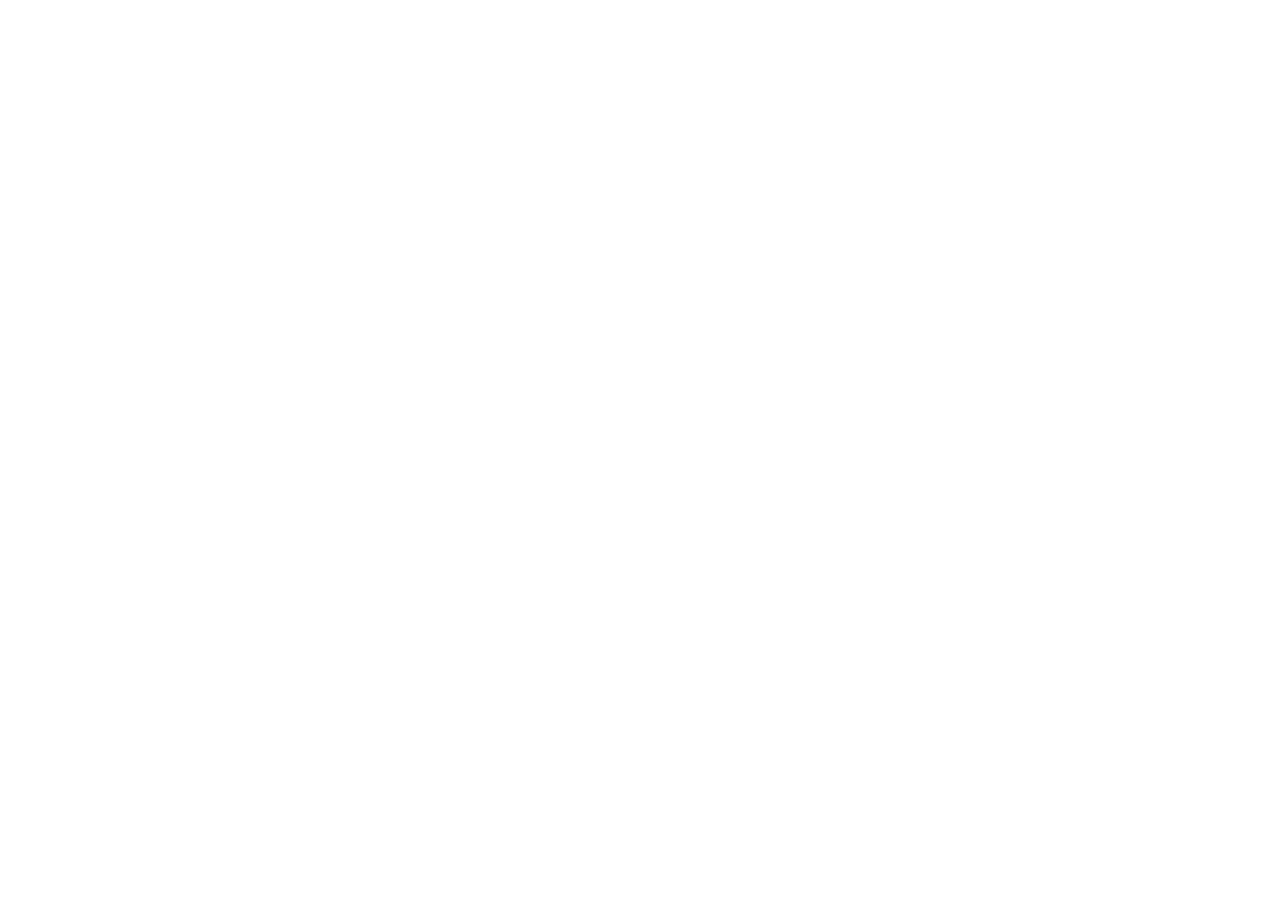
==== index.html @ 6faffde4 "start" ====
<!DOCTYPE html>
<html lang="en">
<head>
    <meta charset="UTF-8">
    <meta name="viewport" content="width=device-width, initial-scale=1.0">
    <title>Document</title>
</head>
<body>
    
</body>
</html>
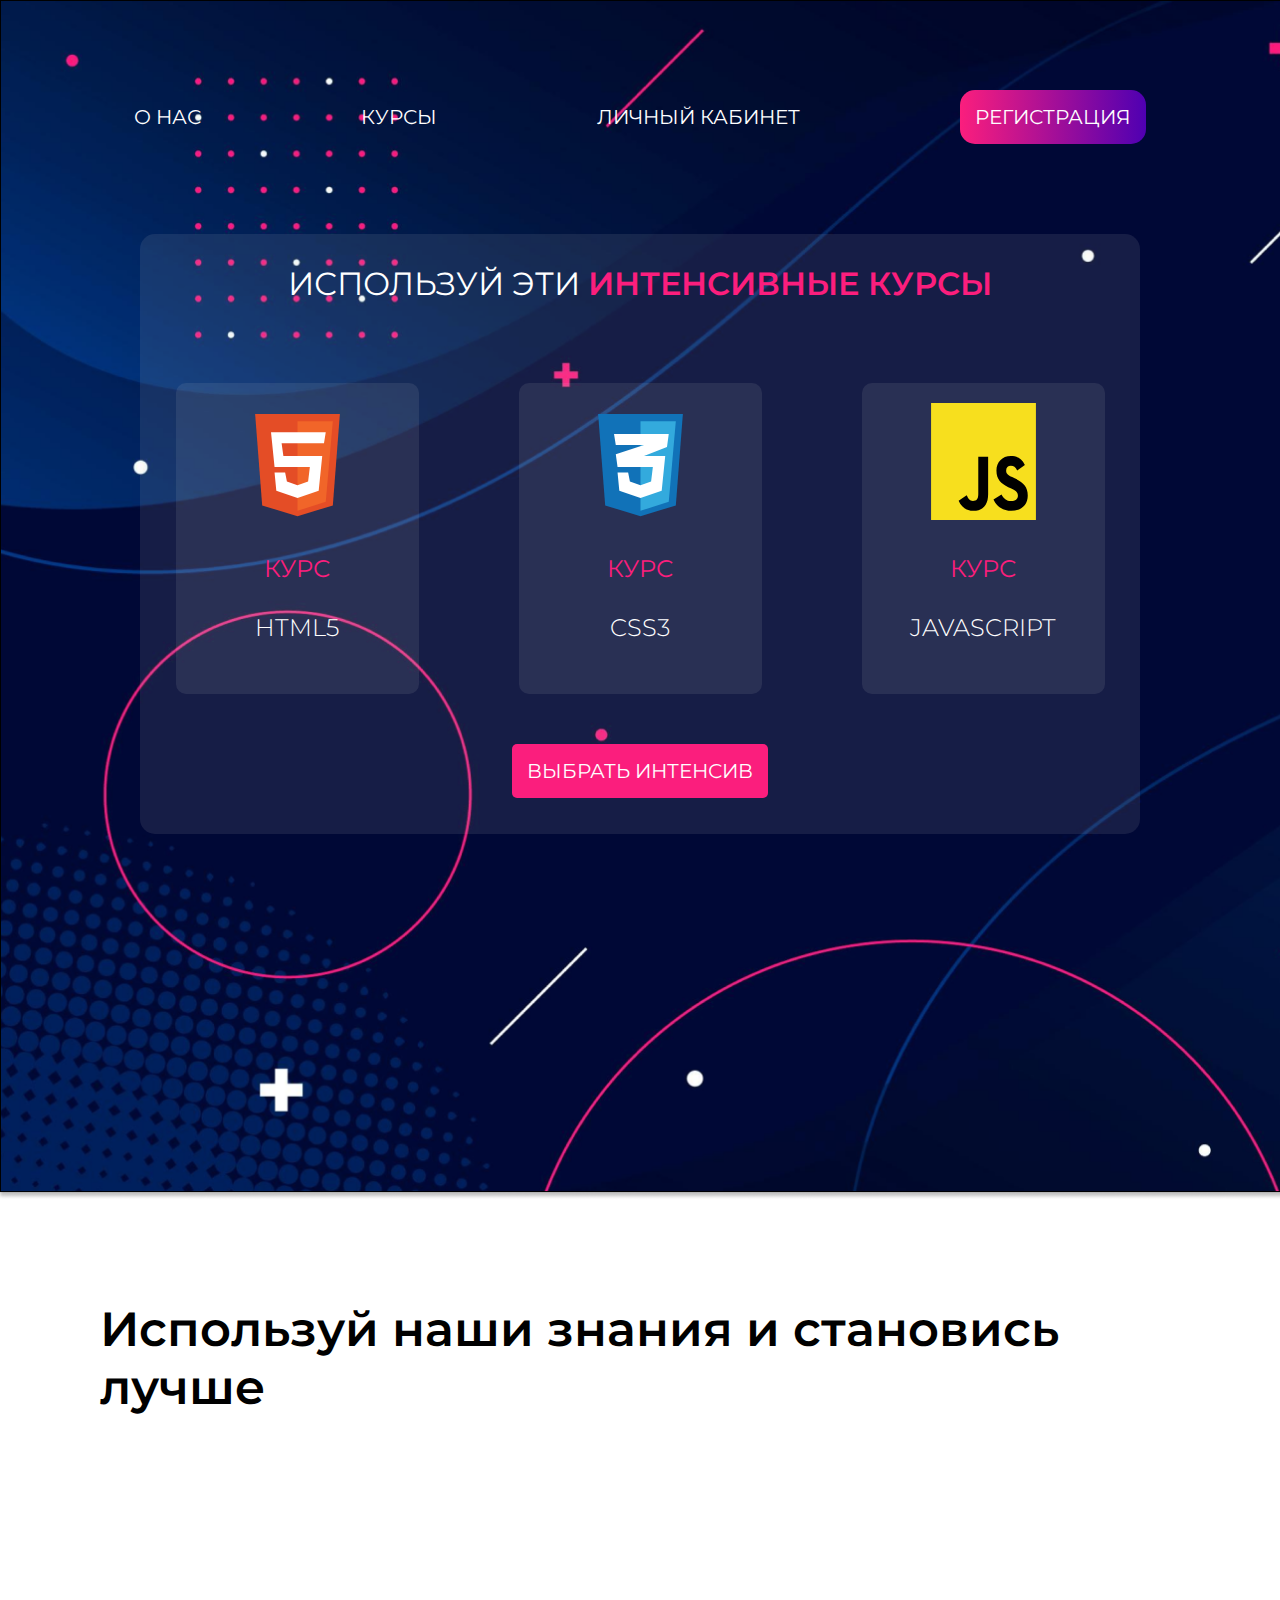
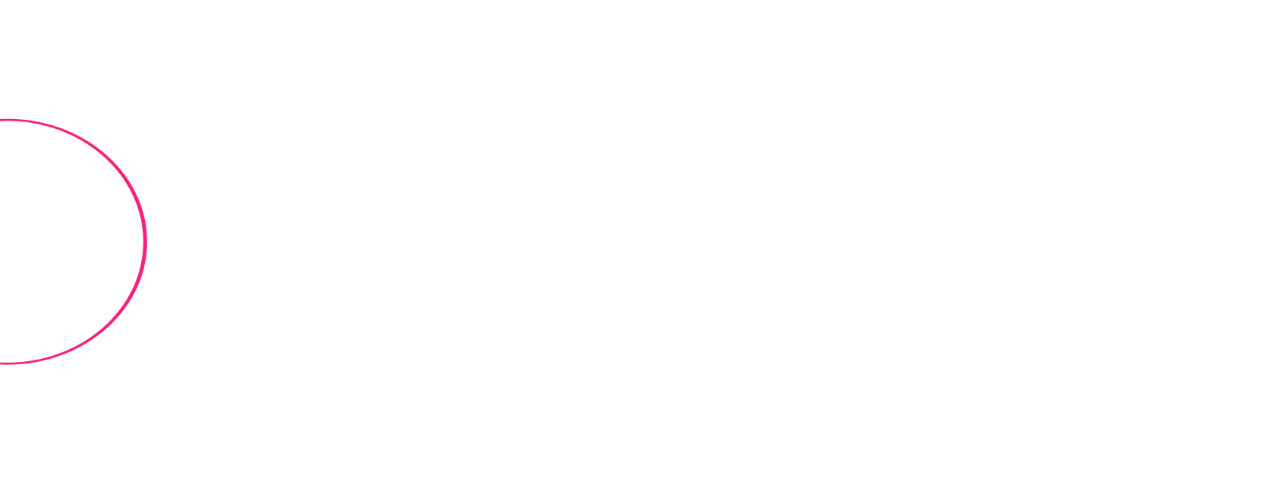
==== commit 5532c37f: "1 block-ready" ====
--- a/index.html
+++ b/index.html
@@ -4,8 +4,71 @@
     <meta charset="UTF-8">
     <meta name="viewport" content="width=device-width, initial-scale=1.0">
     <title>Document</title>
+    <link rel="stylesheet" href="./styles/main.css">
+    <link rel="preconnect" href="https://fonts.googleapis.com">
+    <link rel="preconnect" href="https://fonts.gstatic.com" crossorigin>
+    <link href="https://fonts.googleapis.com/css2?family=Montserrat:wght@400;500;600;700&display=swap" rel="stylesheet">
 </head>
 <body>
+    <div class="wrapper">
+        <div class="main-container">
+            <header class="header">
+                <ul class="header__nav">
+                    <li>О нас</li>
+                    <li>Курсы</li>
+                    <li>Личный кабинет</li>
+                    <a href="#" class="header__btn">Регистрация</a>
+                </ul>
+            </header>
+            <main class="main">
+                <div class="container__block">
+                    <div class="block-opacity">
+                        <div class="intensiv__block">
+                            <h1>ИСПОЛЬЗУЙ ЭТИ <span>ИНТЕНСИВНЫЕ КУРСЫ</span></h1>
+                            <div class="intensives">
+                                <div class="html5">
+                                    <div class="logo">
+                                        <img src="./images/html-5.svg" alt="" width="113px" height="117px">
+                                    </div>
+                                    <h2 class="course">Курс</h2>
+                                    <h2 class="name">HTML5</h2>
+    
+                                </div>
+                                <div class="css3">
+                                    <div class="logo">
+                                        <img src="./images/css-3.svg" alt="" width="113px" height="117px">
+                                    </div>
+                                    <h2 class="course">Курс</h2>
+                                    <h2 class="name">CSS3</h2>
+                                </div>
+                                <div class="js">
+                                    <div class="logo">
+                                        <img src="./images/javascript.svg" alt="" width="113px" height="117px">
+                                    </div>
+                                    <h2 class="course">Курс</h2>
+                                    <h2 class="name">JAVASCRIPT</h2>
+                                </div>
+                            </div>
+                            <div class="intensive__btn">
+                                <a href="#">ВЫБРАТЬ ИНТЕНСИВ</a>
+                            </div>
+                        </div>
+                    </div>
+                </div>
+            </main>
+        </div>
+        <div class="advantages-container">
+            <div class="adv__head">
+                <h1>Используй наши знания и становись лучше</h1>
+            </div>
+            <div class="adv-grid">
+                <div class="grid__item-1"></div>
+                <div class="grid__item-2"></div>
+                <div class="grid__item-3"></div>
+                <div class="grid__item-4"></div>
+            </div>
+        </div>
+    </div>
     
 </body>
 </html>--- a/styles/main.css
+++ b/styles/main.css
@@ -0,0 +1,183 @@
+* {
+  box-sizing: border-box;
+  font-size: 16px;
+  margin: 0;
+  padding: 0;
+  color: #000000;
+  font-family: "Montserrat", sans-serif;
+}
+
+ul, ol, li {
+  list-style-type: none;
+}
+
+a {
+  text-decoration: none;
+}
+
+.wrapper {
+  overflow-x: hidden;
+}
+.wrapper .main-container {
+  background: url(../images/main-bg.png);
+  background-size: cover;
+  width: 100vw;
+  height: 1200px;
+}
+.wrapper .main-container header {
+  display: flex;
+  justify-content: center;
+}
+.wrapper .main-container header .header__nav {
+  margin-top: 90px;
+  display: flex;
+  flex-direction: row;
+  gap: 160px;
+  align-items: center;
+}
+.wrapper .main-container header .header__nav li {
+  font-size: 20px;
+  color: #FFFFFF;
+  text-transform: uppercase;
+}
+.wrapper .main-container header .header__nav a {
+  color: #FFFFFF;
+  font-size: 20px;
+  text-transform: uppercase;
+  background: linear-gradient(to right, #FB1E7D, #4F00B2);
+  padding: 15px;
+  border-radius: 15px;
+}
+.wrapper .main-container main {
+  margin: 0 auto;
+}
+.wrapper .main-container main .container__block {
+  margin-top: 10vh;
+}
+.wrapper .main-container main .container__block .block-opacity {
+  margin: 0 auto;
+  width: 1000px;
+  height: 600px;
+  background: #D9D9D9;
+  background-color: rgba(217, 217, 217, 0.1);
+  border-radius: 15px;
+}
+.wrapper .main-container main .container__block .block-opacity .intensiv__block {
+  display: flex;
+  flex-direction: column;
+  justify-content: center;
+  align-items: center;
+  gap: 50px;
+}
+.wrapper .main-container main .container__block .block-opacity .intensiv__block h1 {
+  padding: 30px;
+  color: #FFFFFF;
+  font-size: 32px;
+  font-weight: 400;
+}
+.wrapper .main-container main .container__block .block-opacity .intensiv__block h1 span {
+  color: #FB1E7D;
+  font-size: 32px;
+  font-weight: 600;
+}
+.wrapper .main-container main .container__block .block-opacity .intensiv__block .intensives {
+  display: flex;
+  flex-direction: row;
+  justify-content: space-between;
+  align-items: center;
+  gap: 100px;
+}
+.wrapper .main-container main .container__block .block-opacity .intensiv__block .intensives .html5 {
+  background-color: rgba(217, 217, 217, 0.1);
+  width: 243px;
+  height: 311px;
+  border-radius: 10px;
+  padding: 20px;
+  display: flex;
+  flex-direction: column;
+  text-align: center;
+  gap: 30px;
+}
+.wrapper .main-container main .container__block .block-opacity .intensiv__block .intensives .html5 .course {
+  font-size: 24px;
+  color: #FB1E7D;
+  font-weight: 400;
+  text-transform: uppercase;
+}
+.wrapper .main-container main .container__block .block-opacity .intensiv__block .intensives .html5 .name {
+  font-size: 24px;
+  color: #FFFFFF;
+  font-weight: 300;
+  text-transform: uppercase;
+}
+.wrapper .main-container main .container__block .block-opacity .intensiv__block .intensives .css3 {
+  background-color: rgba(217, 217, 217, 0.1);
+  width: 243px;
+  height: 311px;
+  border-radius: 10px;
+  padding: 20px;
+  display: flex;
+  flex-direction: column;
+  text-align: center;
+  gap: 30px;
+}
+.wrapper .main-container main .container__block .block-opacity .intensiv__block .intensives .css3 .course {
+  font-size: 24px;
+  color: #FB1E7D;
+  font-weight: 400;
+  text-transform: uppercase;
+}
+.wrapper .main-container main .container__block .block-opacity .intensiv__block .intensives .css3 .name {
+  font-size: 24px;
+  color: #FFFFFF;
+  font-weight: 300;
+  text-transform: uppercase;
+}
+.wrapper .main-container main .container__block .block-opacity .intensiv__block .intensives .js {
+  background-color: rgba(217, 217, 217, 0.1);
+  width: 243px;
+  height: 311px;
+  border-radius: 10px;
+  padding: 20px;
+  display: flex;
+  flex-direction: column;
+  text-align: center;
+  gap: 30px;
+}
+.wrapper .main-container main .container__block .block-opacity .intensiv__block .intensives .js .course {
+  font-size: 24px;
+  color: #FB1E7D;
+  font-weight: 400;
+  text-transform: uppercase;
+}
+.wrapper .main-container main .container__block .block-opacity .intensiv__block .intensives .js .name {
+  font-size: 24px;
+  color: #FFFFFF;
+  font-weight: 300;
+  text-transform: uppercase;
+}
+.wrapper .main-container main .container__block .block-opacity .intensiv__block .intensive__btn {
+  background: #FB1E7D;
+  padding: 15px;
+  border-radius: 5px;
+}
+.wrapper .main-container main .container__block .block-opacity .intensiv__block .intensive__btn a {
+  color: #FFFFFF;
+  font-size: 20px;
+  font-weight: 400;
+}
+.wrapper .advantages-container {
+  background: url(../images/adv-bg.png);
+  background-size: cover;
+  width: 100vw;
+  height: 100vh;
+}
+.wrapper .advantages-container .adv__head {
+  padding: 100px;
+  display: flex;
+  justify-content: center;
+}
+.wrapper .advantages-container .adv__head h1 {
+  font-size: 48px;
+  font-weight: 600;
+}/*# sourceMappingURL=main.css.map */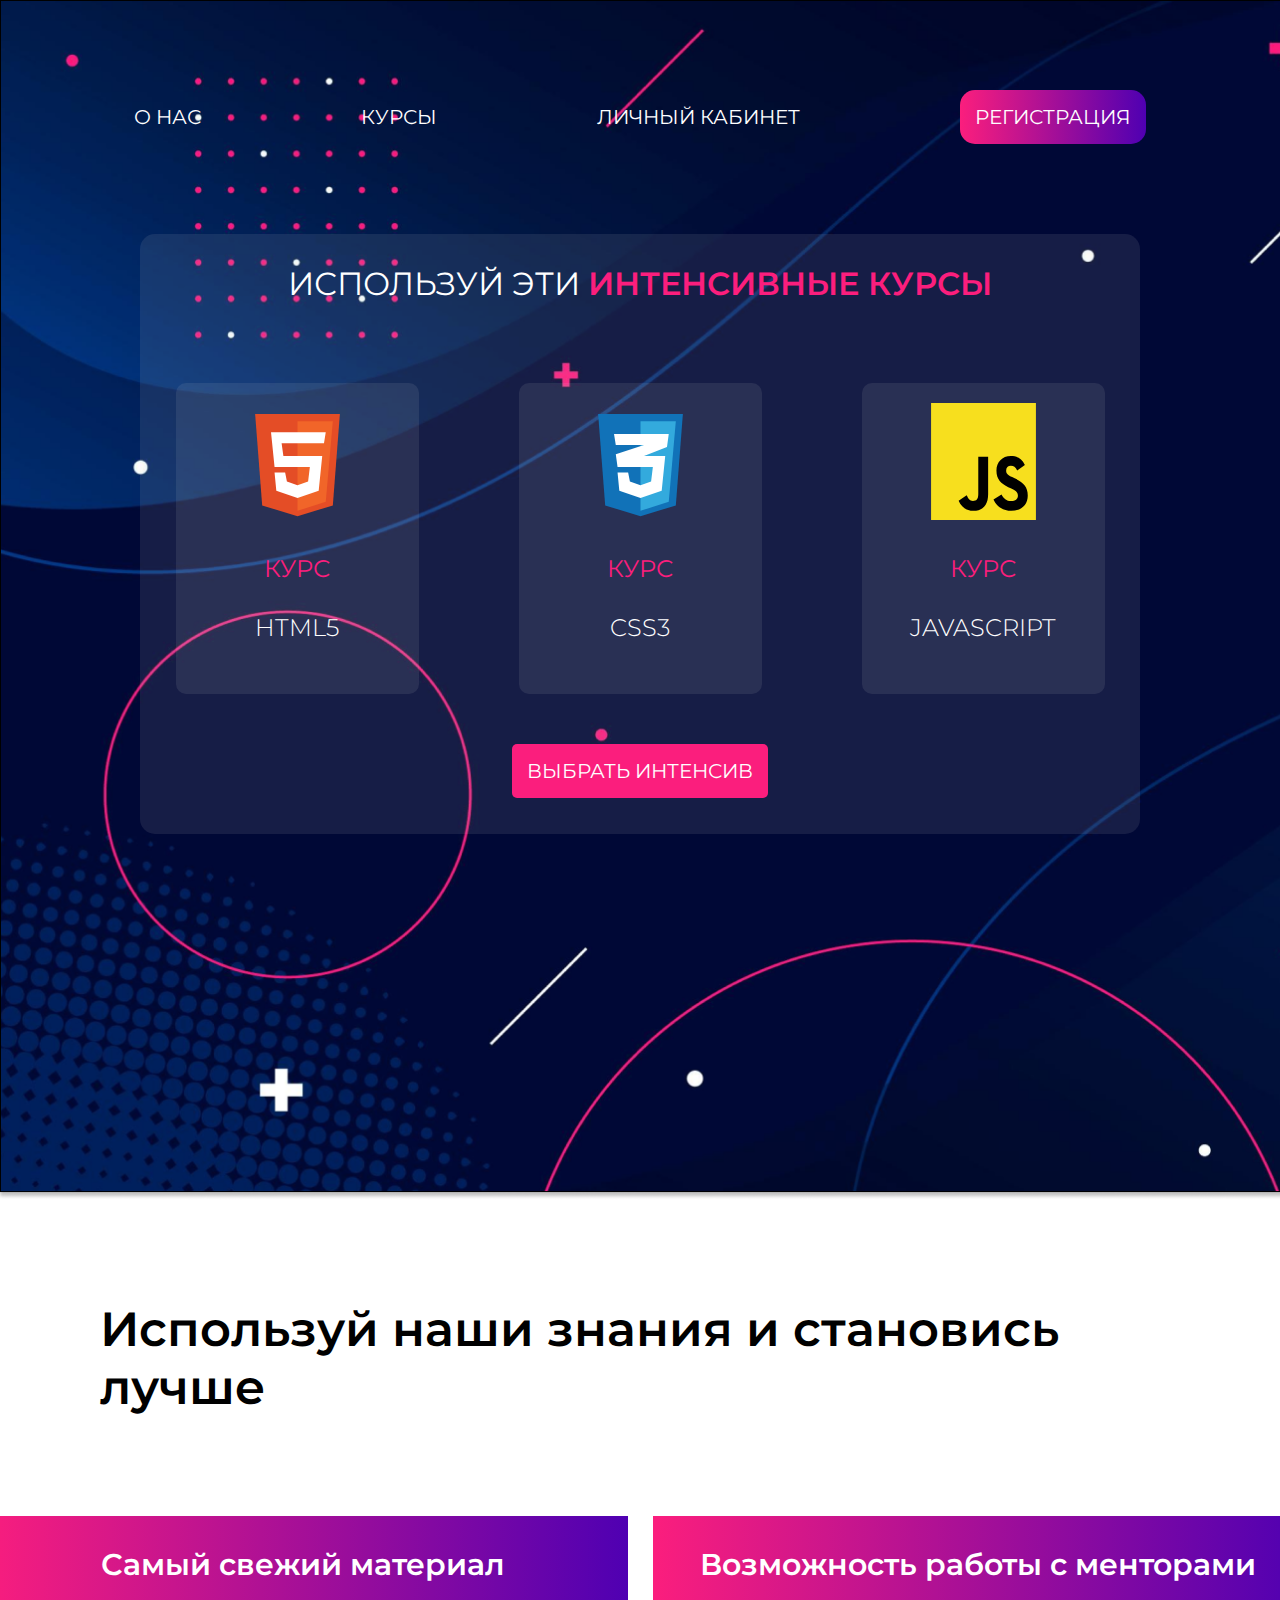
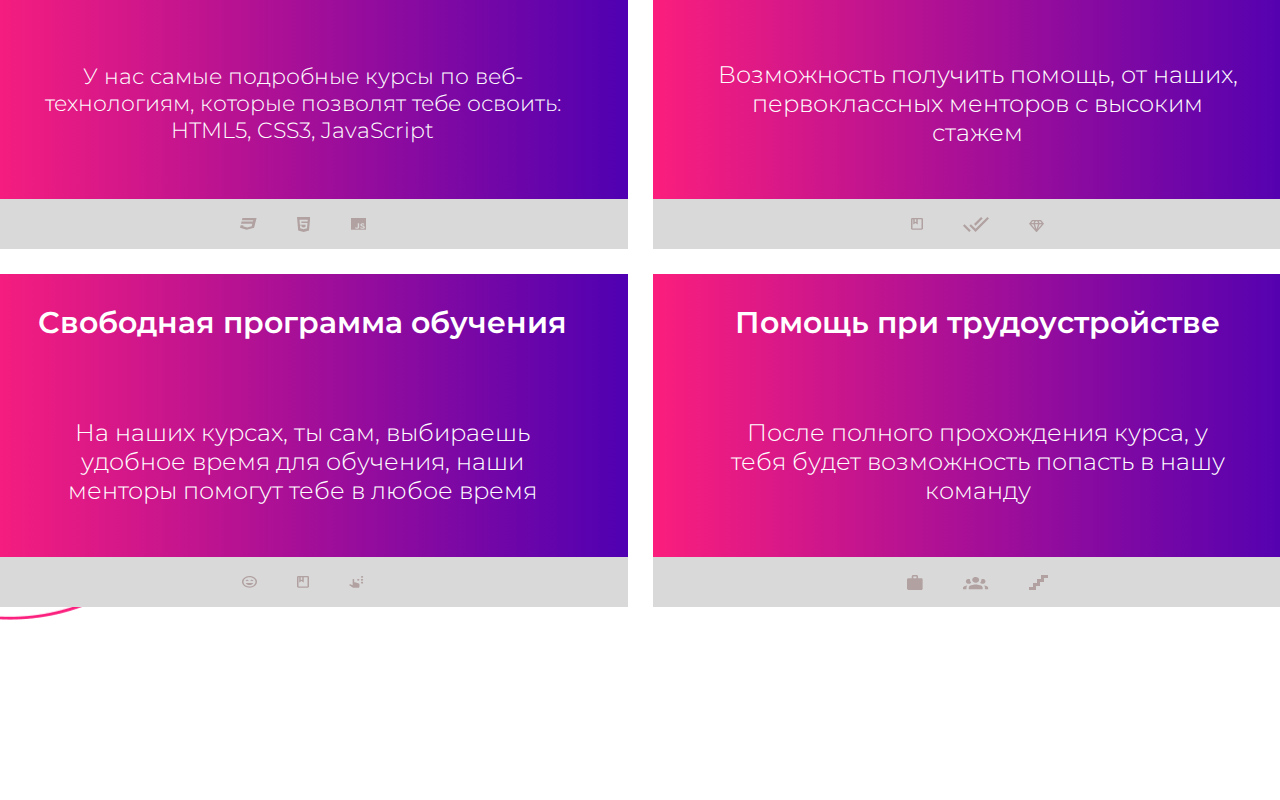
==== commit 6f0ae235: "second-block-succes" ====
--- a/index.html
+++ b/index.html
@@ -61,11 +61,55 @@
             <div class="adv__head">
                 <h1>Используй наши знания и становись лучше</h1>
             </div>
-            <div class="adv-grid">
-                <div class="grid__item-1"></div>
-                <div class="grid__item-2"></div>
-                <div class="grid__item-3"></div>
-                <div class="grid__item-4"></div>
+            <div class="adv__grid">
+                <div class="grid__item-1">
+                    <h1>Самый свежий материал</h1>
+                    <p>
+                        У нас самые подробные курсы по веб-технологиям, которые позволят тебе освоить: HTML5, CSS3, JavaScript 
+                    </p>
+                    <div class="icons-container">
+                        
+                        <img src="./images/css3.svg" alt="">
+                        <img src="./images/language-html5.svg" alt="">
+                        <img src="./images/js.svg" alt="">
+                        
+                    </div>
+                </div>
+                <div class="grid__item-2">
+                    <h1>Возможность работы с менторами</h1>
+                    <p>
+                        Возможность получить помощь, от наших, первоклассных менторов с высоким стажем
+
+                    </p>
+                    <div class="icons-container">
+                        <img src="./images/book.svg" alt="">
+                        <img src="./images/check-all 1.svg" alt="">
+                        <img src="./images/diamond-stone 1.svg" alt="">
+                    </div>
+                </div>
+                <div class="grid__item-3">
+                    <h1>Свободная программа обучения</h1>
+                    <p>
+                        На наших курсах, ты сам, выбираешь удобное время для обучения, наши менторы помогут тебе в любое время   
+                    </p>
+                    <div class="icons-container">
+                        <img src="./images/smile.svg" alt="">
+                        <img src="./images/book.svg" alt="">
+                        <img src="./images/touch.svg" alt="">
+                    </div>
+                </div>
+                <div class="grid__item-4">
+                    <h1>Помощь при трудоустройстве</h1>
+                    <p>
+                        После полного прохождения курса, у тебя будет возможность попасть в нашу команду
+
+                    </p>
+                    <div class="icons-container">
+                        <img src="./images/briefcase 1.svg" alt="">
+                        <img src="./images/account-group-1 1.svg" alt="">
+                        <img src="./images/stairs-2 1.svg" alt="">
+                    </div>
+                </div>
             </div>
         </div>
     </div>
--- a/styles/main.css
+++ b/styles/main.css
@@ -170,7 +170,7 @@
   background: url(../images/adv-bg.png);
   background-size: cover;
   width: 100vw;
-  height: 100vh;
+  height: 1200px;
 }
 .wrapper .advantages-container .adv__head {
   padding: 100px;
@@ -180,4 +180,142 @@
 .wrapper .advantages-container .adv__head h1 {
   font-size: 48px;
   font-weight: 600;
+}
+.wrapper .advantages-container .adv__grid {
+  display: grid;
+  justify-content: center;
+  grid-gap: 25px;
+  grid-template-areas: "a a";
+}
+.wrapper .advantages-container .adv__grid .grid__item-1 {
+  width: 650px;
+  height: 333px;
+  background: linear-gradient(to right, #FB1E7D, #4F00B2);
+  display: flex;
+  flex-direction: column;
+  align-items: center;
+  text-align: center;
+  justify-content: space-between;
+}
+.wrapper .advantages-container .adv__grid .grid__item-1 h1 {
+  padding: 30px;
+  font-size: 30px;
+  font-weight: 600;
+  color: #FFFFFF;
+}
+.wrapper .advantages-container .adv__grid .grid__item-1 p {
+  color: #FFFFFF;
+  max-width: 80%;
+  font-weight: 300;
+  font-size: 22px;
+}
+.wrapper .advantages-container .adv__grid .grid__item-1 .icons-container {
+  margin-top: 5px;
+  width: 100%;
+  height: 50px;
+  background: #D9D9D9;
+  display: flex;
+  flex-direction: row;
+  align-items: center;
+  gap: 40px;
+  justify-content: center;
+}
+.wrapper .advantages-container .adv__grid .grid__item-2 {
+  width: 650px;
+  height: 333px;
+  background: linear-gradient(to right, #FB1E7D, #4F00B2);
+  display: flex;
+  flex-direction: column;
+  align-items: center;
+  text-align: center;
+  justify-content: space-between;
+}
+.wrapper .advantages-container .adv__grid .grid__item-2 h1 {
+  padding: 30px;
+  font-size: 30px;
+  font-weight: 600;
+  color: #FFFFFF;
+}
+.wrapper .advantages-container .adv__grid .grid__item-2 p {
+  color: #FFFFFF;
+  max-width: 80%;
+  font-weight: 300;
+  font-size: 24px;
+}
+.wrapper .advantages-container .adv__grid .grid__item-2 .icons-container {
+  margin-top: 5px;
+  width: 100%;
+  height: 50px;
+  background: #D9D9D9;
+  display: flex;
+  flex-direction: row;
+  align-items: center;
+  gap: 40px;
+  justify-content: center;
+}
+.wrapper .advantages-container .adv__grid .grid__item-3 {
+  width: 650px;
+  height: 333px;
+  background: linear-gradient(to right, #FB1E7D, #4F00B2);
+  display: flex;
+  flex-direction: column;
+  align-items: center;
+  text-align: center;
+  justify-content: space-between;
+}
+.wrapper .advantages-container .adv__grid .grid__item-3 h1 {
+  padding: 30px;
+  font-size: 30px;
+  font-weight: 600;
+  color: #FFFFFF;
+}
+.wrapper .advantages-container .adv__grid .grid__item-3 p {
+  color: #FFFFFF;
+  max-width: 80%;
+  font-weight: 300;
+  font-size: 24px;
+}
+.wrapper .advantages-container .adv__grid .grid__item-3 .icons-container {
+  margin-top: 5px;
+  width: 100%;
+  height: 50px;
+  background: #D9D9D9;
+  display: flex;
+  flex-direction: row;
+  align-items: center;
+  gap: 40px;
+  justify-content: center;
+}
+.wrapper .advantages-container .adv__grid .grid__item-4 {
+  width: 650px;
+  height: 333px;
+  background: linear-gradient(to right, #FB1E7D, #4F00B2);
+  display: flex;
+  flex-direction: column;
+  align-items: center;
+  text-align: center;
+  justify-content: space-between;
+}
+.wrapper .advantages-container .adv__grid .grid__item-4 h1 {
+  padding: 30px;
+  font-size: 30px;
+  font-weight: 600;
+  color: #FFFFFF;
+}
+.wrapper .advantages-container .adv__grid .grid__item-4 p {
+  color: #FFFFFF;
+  max-width: 80%;
+  font-weight: 300;
+  font-size: 24px;
+}
+.wrapper .advantages-container .adv__grid .grid__item-4 .icons-container {
+  margin-top: 5px;
+  width: 100%;
+  height: 50px;
+  background: #D9D9D9;
+  display: flex;
+  flex-direction: row;
+  align-items: center;
+  gap: 40px;
+  justify-content: center;
 }/*# sourceMappingURL=main.css.map */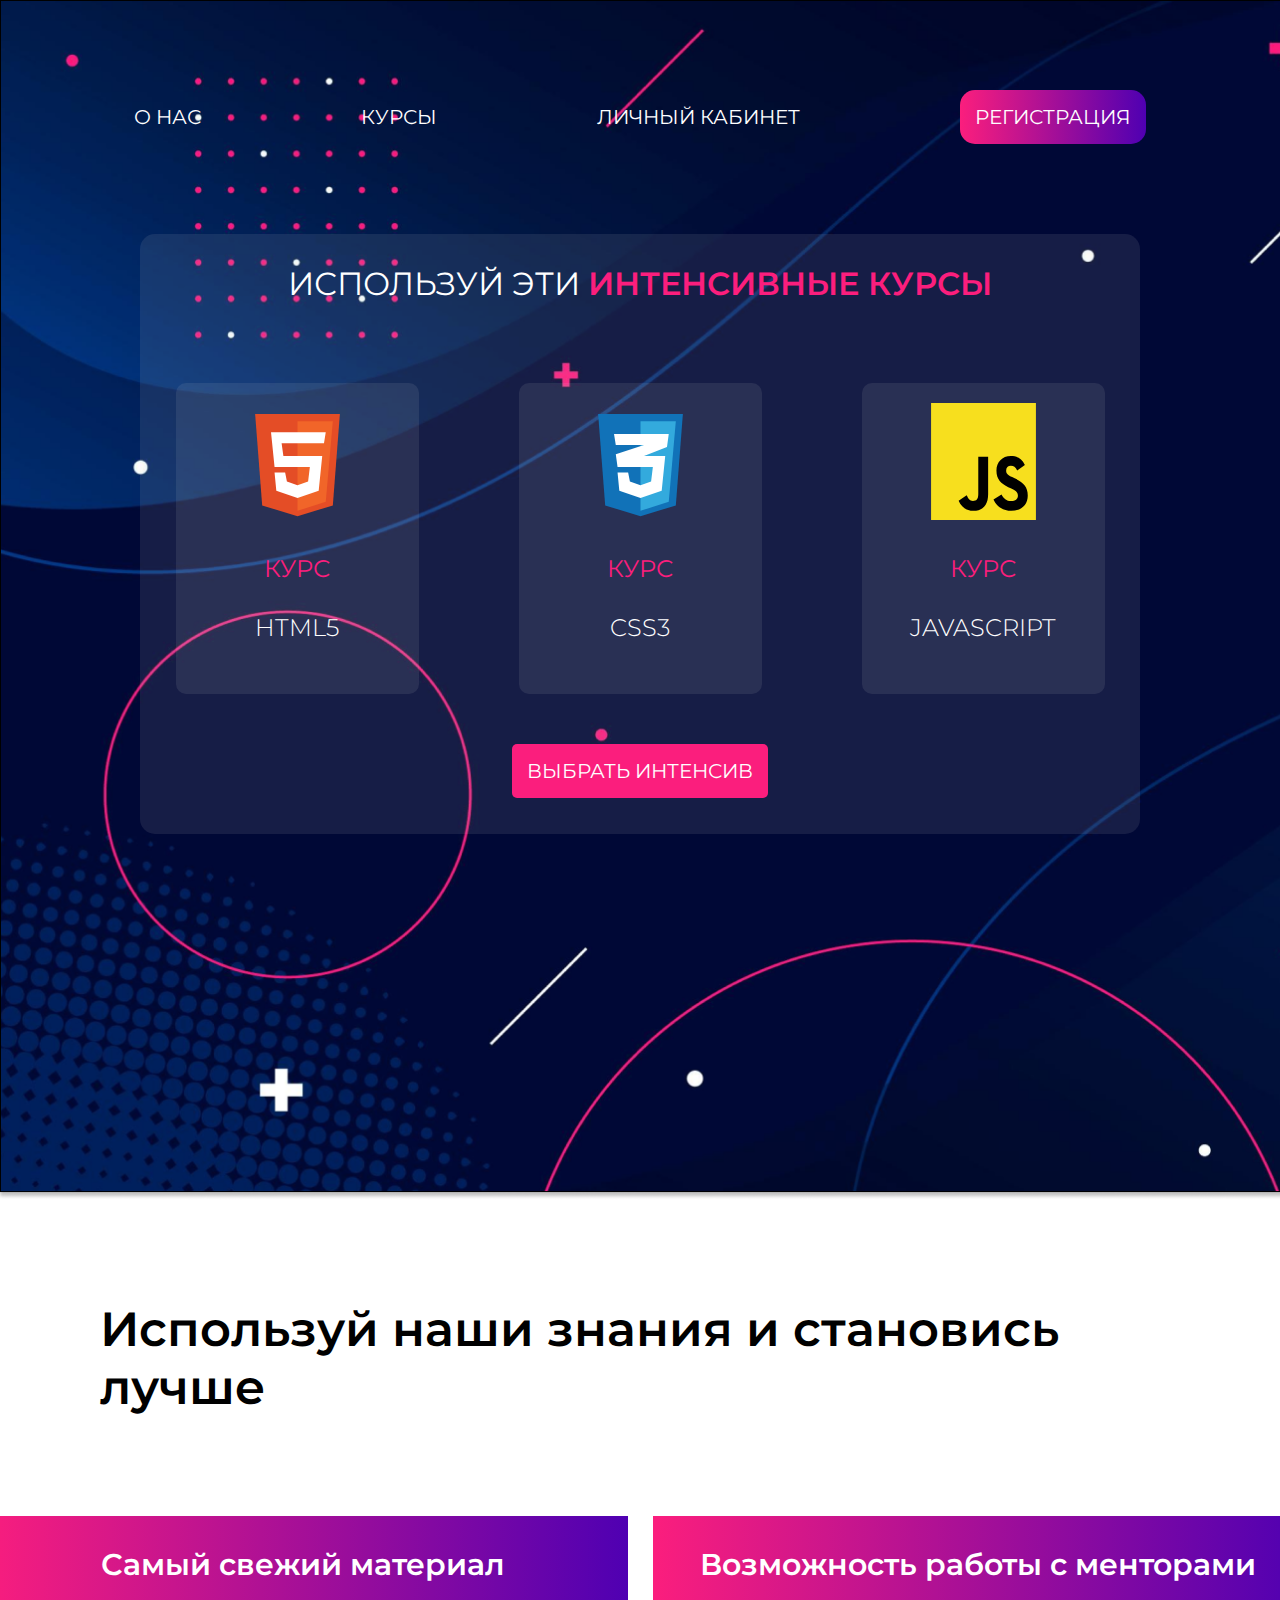
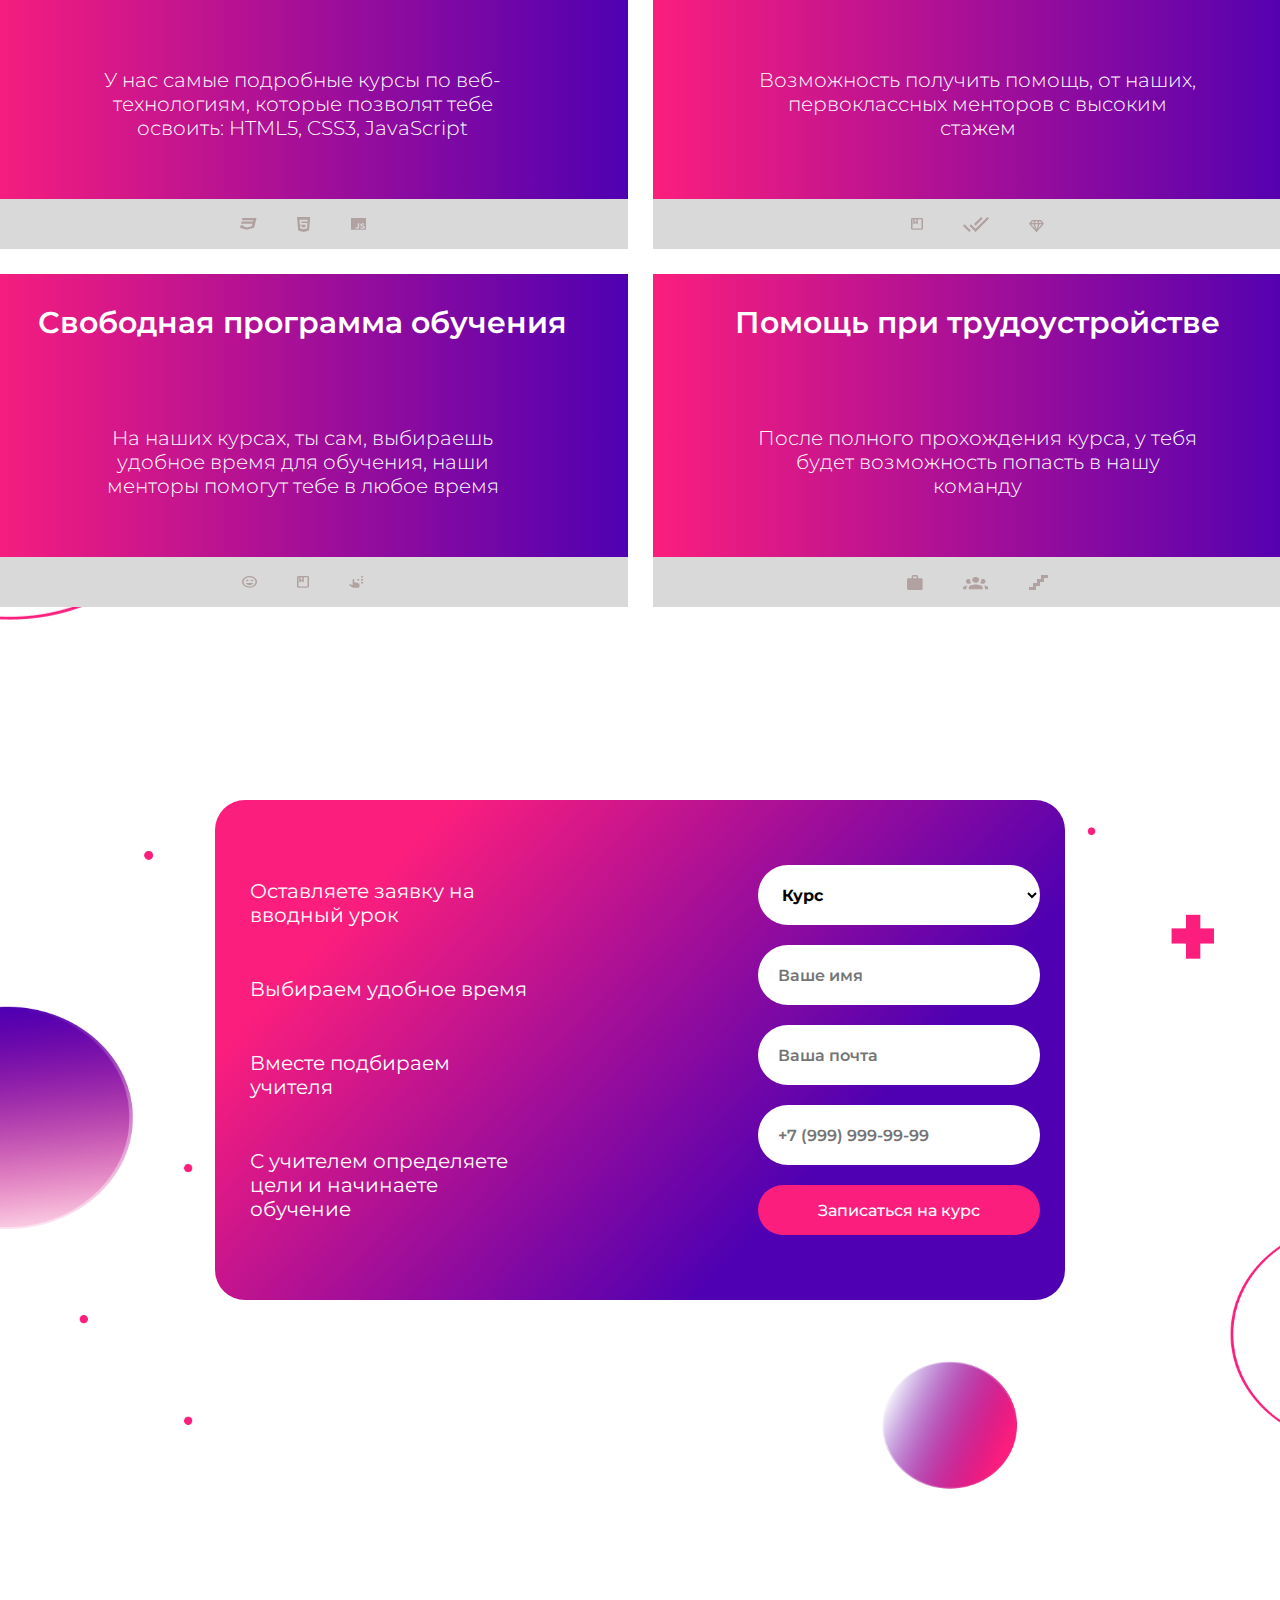
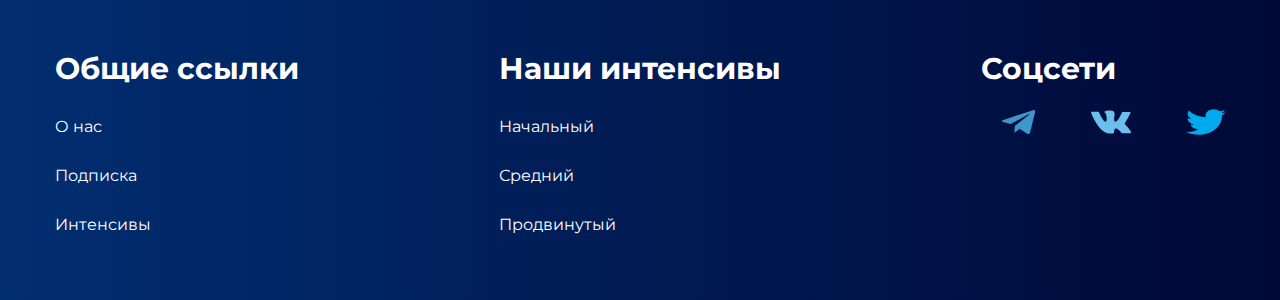
==== commit ec6c952f: "first-page complete" ====
--- a/index.html
+++ b/index.html
@@ -112,6 +112,67 @@
                 </div>
             </div>
         </div>
+        <div class="consultation-container">
+            <div class="forma">
+                <div class="text__side">
+                    <div class="first">
+                        <p>Оставляете заявку на вводный урок</p>
+                    </div>
+                    <div class="second">
+                        <p>Выбираем удобное время</p>
+                    </div>
+                    <div class="third">
+                        <p>Вместе подбираем учителя</p>
+                    </div>
+                    <div class="four">
+                        <p>С учителем определяете цели и начинаете обучение</p>
+                    </div>
+                </div>
+                <div class="input__side">
+                    <div class="class">
+                        <select name="Класс" id="" placeholder="Класс">
+                            <option value="1">Курс</option>
+                            <option value="1">Начальный</option>
+                            <option value="2">Средний</option>
+                            <option value="3">Продвинутый</option>
+                        </select>
+                    </div>
+                    <div class="inputs">
+                        <input type="text" placeholder="Ваше имя">
+                        <input type="text" placeholder="Ваша почта">
+                        <input type="text" placeholder="+7 (999) 999-99-99">
+                    </div>
+                    <div class="btn">
+                        <button><a href="mailto:Vishka2005@yandex.ru">Записаться на курс</a></button>
+                    </div>
+                </div>
+            </div>
+            
+        </div>
+        <div class="footer">
+            <div class="links">
+                <h1>Общие ссылки</h1>
+                <a href="about">О нас</a>
+                <a href="about">Подписка</a>
+                <a href="about">Интенсивы</a>
+
+            </div>
+            <div class="intensives">
+                <h1>Наши интенсивы</h1>
+                <a href="about">Начальный</a>
+                <a href="about">Средний</a>
+                <a href="about">Продвинутый</a>
+
+            </div>
+            <div class="socials">
+                <h1>Соцсети</h1>
+                <div class="social__img">
+                    <img src="./images/telegram.svg" alt="" width="80px" height="70px">
+                    <img src="./images/vk.svg" alt="" width="40px" height="40px">
+                    <img class="twitter" src="./images/Twitter.svg" alt="" width="40px" height="40px">
+                </div>
+            </div>
+        </div>
     </div>
     
 </body>
--- a/styles/main.css
+++ b/styles/main.css
@@ -205,9 +205,9 @@
 }
 .wrapper .advantages-container .adv__grid .grid__item-1 p {
   color: #FFFFFF;
-  max-width: 80%;
-  font-weight: 300;
-  font-size: 22px;
+  max-width: 70%;
+  font-weight: 300;
+  font-size: 20px;
 }
 .wrapper .advantages-container .adv__grid .grid__item-1 .icons-container {
   margin-top: 5px;
@@ -238,9 +238,9 @@
 }
 .wrapper .advantages-container .adv__grid .grid__item-2 p {
   color: #FFFFFF;
-  max-width: 80%;
-  font-weight: 300;
-  font-size: 24px;
+  max-width: 70%;
+  font-weight: 300;
+  font-size: 20px;
 }
 .wrapper .advantages-container .adv__grid .grid__item-2 .icons-container {
   margin-top: 5px;
@@ -271,9 +271,9 @@
 }
 .wrapper .advantages-container .adv__grid .grid__item-3 p {
   color: #FFFFFF;
-  max-width: 80%;
-  font-weight: 300;
-  font-size: 24px;
+  max-width: 70%;
+  font-weight: 300;
+  font-size: 20px;
 }
 .wrapper .advantages-container .adv__grid .grid__item-3 .icons-container {
   margin-top: 5px;
@@ -304,9 +304,9 @@
 }
 .wrapper .advantages-container .adv__grid .grid__item-4 p {
   color: #FFFFFF;
-  max-width: 80%;
-  font-weight: 300;
-  font-size: 24px;
+  max-width: 70%;
+  font-weight: 300;
+  font-size: 20px;
 }
 .wrapper .advantages-container .adv__grid .grid__item-4 .icons-container {
   margin-top: 5px;
@@ -318,4 +318,190 @@
   align-items: center;
   gap: 40px;
   justify-content: center;
+}
+.wrapper .consultation-container {
+  background: url(../images/cons-bg.png);
+  background-size: cover;
+  width: 100vw;
+  height: 800px;
+}
+.wrapper .consultation-container .forma {
+  display: flex;
+  flex-direction: row;
+  padding: 5px 25px;
+  gap: 230px;
+  width: 850px;
+  height: 500px;
+  margin: 0 auto;
+  background: rgba(15, 5, 5, 0.1);
+  background: linear-gradient(313deg, rgb(79, 0, 178) 28%, rgb(251, 30, 125) 82%);
+  border-radius: 30px;
+}
+.wrapper .consultation-container .forma .text__side {
+  font-size: 17px;
+  width: 600px;
+  display: flex;
+  flex-direction: column;
+  gap: 50px;
+  padding: 60px 0;
+  padding-left: 10px;
+  justify-content: center;
+}
+.wrapper .consultation-container .forma .text__side .first {
+  display: flex;
+  flex-direction: row;
+  font-size: 12px;
+}
+.wrapper .consultation-container .forma .text__side .first p {
+  font-size: 20px;
+  color: #FFFFFF;
+  font-weight: 400;
+}
+.wrapper .consultation-container .forma .text__side .second {
+  display: flex;
+  flex-direction: row;
+  gap: 5px;
+  font-size: 12px;
+}
+.wrapper .consultation-container .forma .text__side .second p {
+  font-size: 20px;
+  color: #FFFFFF;
+}
+.wrapper .consultation-container .forma .text__side .third {
+  display: flex;
+  flex-direction: row;
+  gap: 5px;
+  font-size: 12px;
+}
+.wrapper .consultation-container .forma .text__side .third p {
+  font-size: 20px;
+  color: #FFFFFF;
+}
+.wrapper .consultation-container .forma .text__side .four {
+  display: flex;
+  flex-direction: row;
+  gap: 5px;
+  font-size: 12px;
+}
+.wrapper .consultation-container .forma .text__side .four p {
+  font-size: 20px;
+  color: #FFFFFF;
+}
+.wrapper .consultation-container .forma .input__side {
+  width: 600px;
+  display: flex;
+  flex-direction: column;
+  gap: 20px;
+  justify-content: center;
+}
+.wrapper .consultation-container .forma .input__side .subject select {
+  width: 100%;
+  min-height: 70px;
+  font-weight: 700;
+  background: #FFFFFF;
+  border: transparent;
+  border-radius: 30px;
+  color: #000000;
+  font-size: 16px;
+  padding: 0 20px;
+  text-align: start;
+}
+.wrapper .consultation-container .forma .input__side .class select {
+  width: 100%;
+  height: 60px;
+  font-size: 0.9em;
+  font-weight: 700;
+  background: #FFFFFF;
+  border: transparent;
+  border-radius: 30px;
+  color: #000000;
+  font-size: 16px;
+  padding: 0 20px;
+  text-align: start;
+}
+.wrapper .consultation-container .forma .input__side .inputs {
+  flex-direction: column;
+  display: flex;
+  gap: 20px;
+}
+.wrapper .consultation-container .forma .input__side .inputs input {
+  width: 100%;
+  height: 60px;
+  font-size: 0.9em;
+  background: #FFFFFF;
+  border: transparent;
+  border-radius: 30px;
+  color: #000;
+  font-weight: 600;
+  font-size: 16px;
+  padding: 0 20px;
+  text-align: start;
+}
+.wrapper .consultation-container .forma .input__side button {
+  display: flex;
+  flex-direction: row;
+  justify-content: center;
+  align-items: center;
+  padding: 0px;
+  width: 100%;
+  height: 50px;
+  background: #FB1E7D;
+  border: transparent;
+  border-radius: 30px;
+  color: #fff;
+  font-size: 16px;
+}
+.wrapper .consultation-container .forma .input__side button a {
+  color: #FFFFFF;
+  font-weight: 500;
+}
+.wrapper .footer {
+  background: linear-gradient(to right, #012E71, #000836);
+  height: 300px;
+  width: 100vw;
+  display: flex;
+  flex-direction: row;
+  justify-content: center;
+  gap: 200px;
+  padding: 50px;
+}
+.wrapper .footer .links {
+  display: flex;
+  flex-direction: column;
+  gap: 30px;
+}
+.wrapper .footer .links h1 {
+  font-size: 30px;
+  color: #FFFFFF;
+}
+.wrapper .footer .links a {
+  color: #FFFFFF;
+}
+.wrapper .footer .intensives {
+  display: flex;
+  flex-direction: column;
+  gap: 30px;
+}
+.wrapper .footer .intensives h1 {
+  font-size: 30px;
+  color: #FFFFFF;
+}
+.wrapper .footer .intensives a {
+  color: #FFFFFF;
+}
+.wrapper .footer .socials h1 {
+  font-size: 30px;
+  color: #FFFFFF;
+}
+.wrapper .footer .socials a {
+  color: #FFFFFF;
+}
+.wrapper .footer .socials .social__img {
+  display: flex;
+  flex-direction: row;
+  align-items: center;
+  gap: 30px;
+}
+.wrapper .footer .socials .social__img .twitter {
+  margin-left: 25px;
 }/*# sourceMappingURL=main.css.map */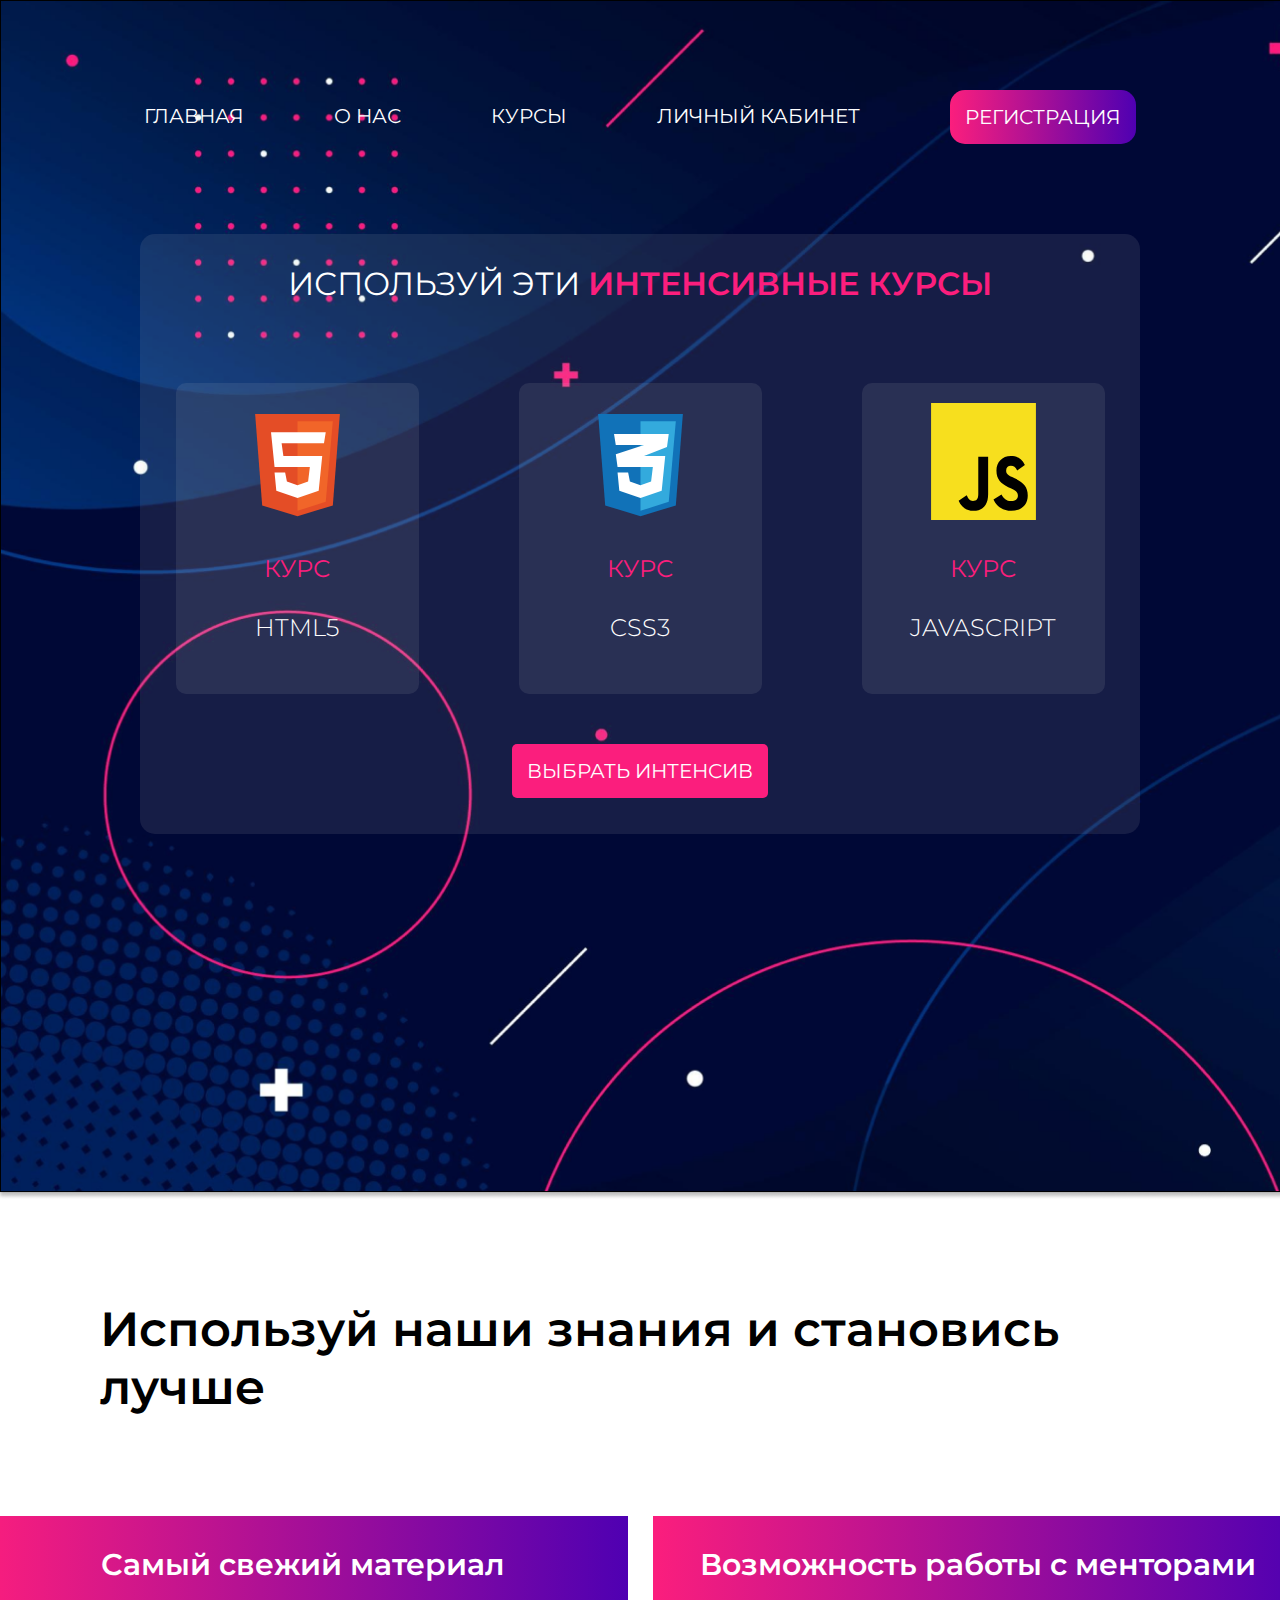
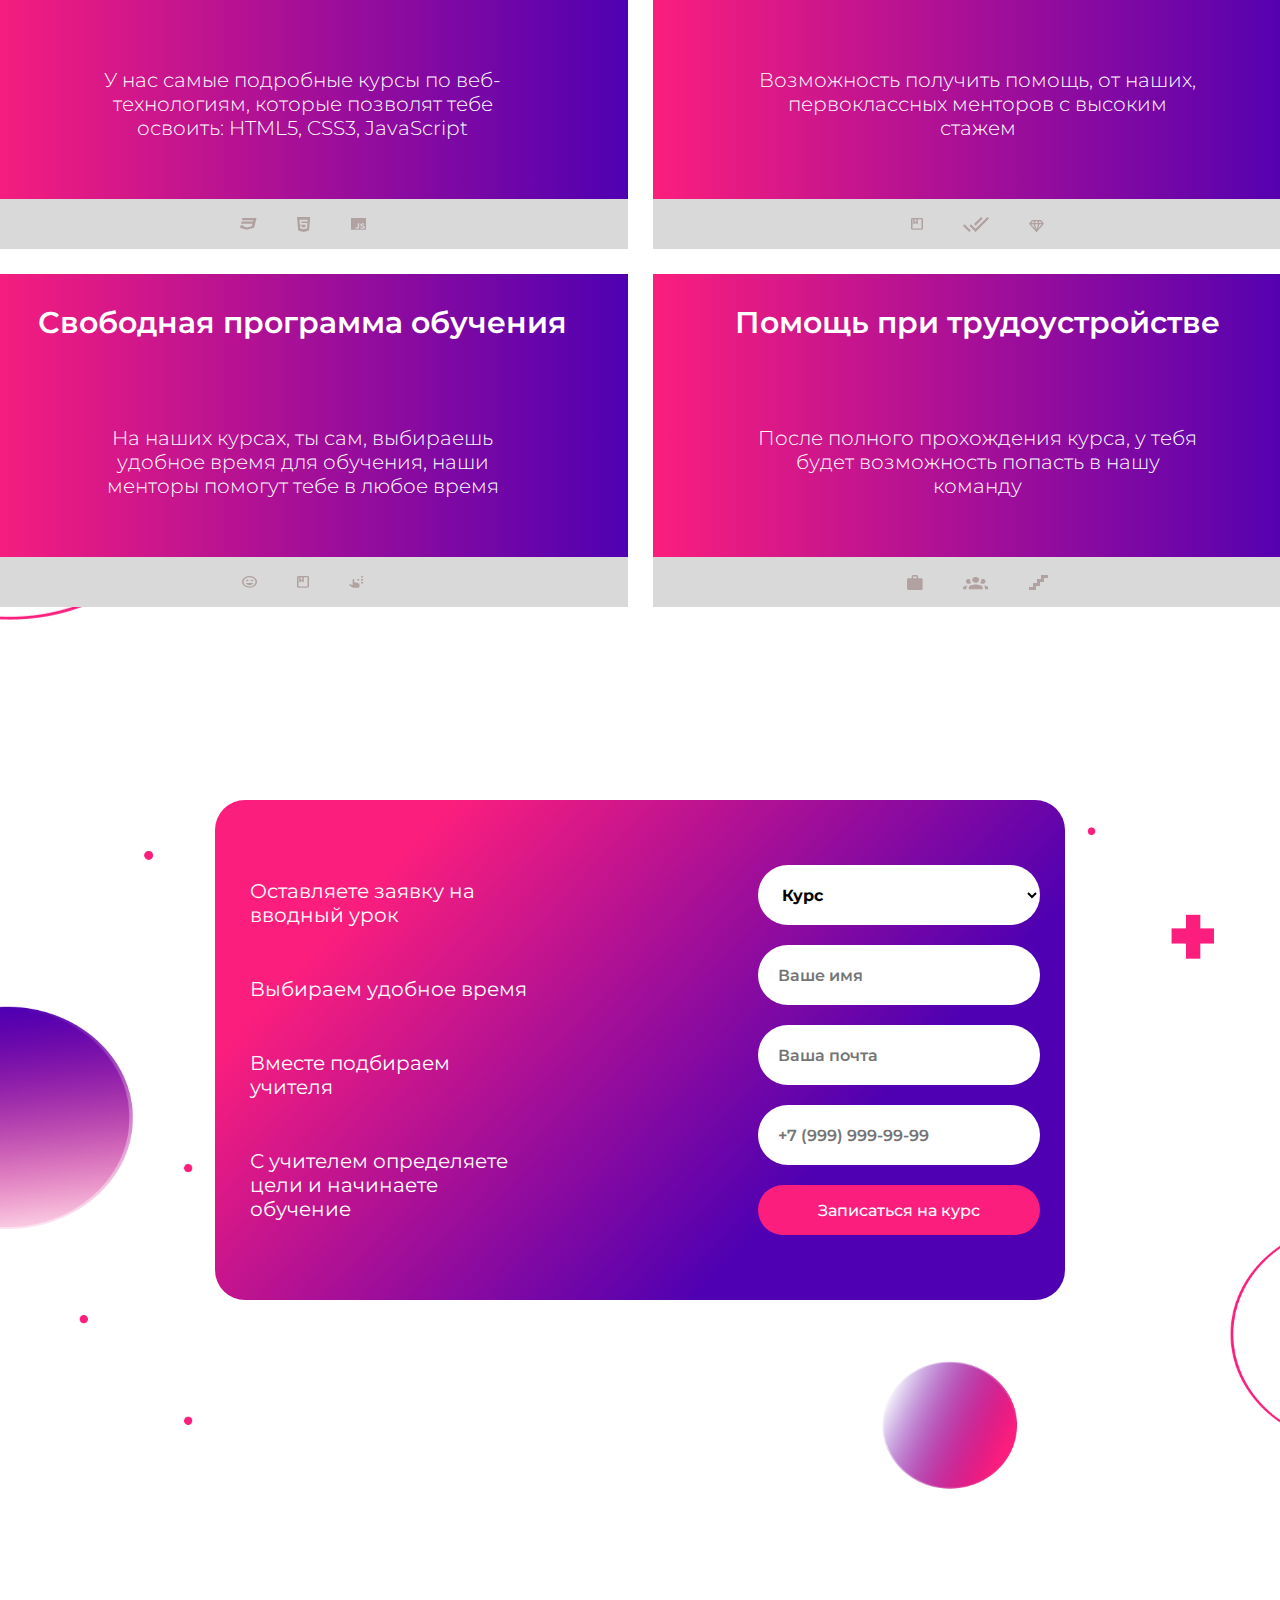
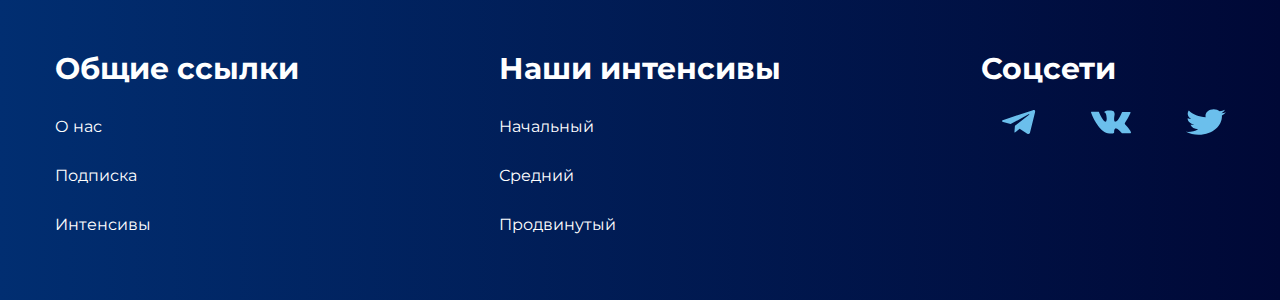
==== commit 491718bf: "fixed bugs" ====
--- a/index.html
+++ b/index.html
@@ -13,11 +13,12 @@
     <div class="wrapper">
         <div class="main-container">
             <header class="header">
-                <ul class="header__nav">
-                    <li>О нас</li>
-                    <li>Курсы</li>
-                    <li>Личный кабинет</li>
-                    <a href="#" class="header__btn">Регистрация</a>
+                <ul class="header__nav-main">
+                    <li><a class="nav__item" href="./index.html">Главная</a></li>
+                    <li><a class="nav__item" href="./about.html">О нас</a></li>
+                    <li><a class="nav__item" href="./intensives.html">Курсы</a></li>
+                    <li><a class="nav__item" href="./personal.html">Личный кабинет</a></li>
+                    <a href="./login.html" class="header__btn">Регистрация</a>
                 </ul>
             </header>
             <main class="main">
@@ -50,7 +51,7 @@
                                 </div>
                             </div>
                             <div class="intensive__btn">
-                                <a href="#">ВЫБРАТЬ ИНТЕНСИВ</a>
+                                <a href="./intensives.html">ВЫБРАТЬ ИНТЕНСИВ</a>
                             </div>
                         </div>
                     </div>
@@ -152,24 +153,24 @@
         <div class="footer">
             <div class="links">
                 <h1>Общие ссылки</h1>
-                <a href="about">О нас</a>
-                <a href="about">Подписка</a>
-                <a href="about">Интенсивы</a>
+                <a href="./about.html">О нас</a>
+                <a href="./intensives.html">Подписка</a>
+                <a href="./intensives.html">Интенсивы</a>
 
             </div>
             <div class="intensives">
                 <h1>Наши интенсивы</h1>
-                <a href="about">Начальный</a>
-                <a href="about">Средний</a>
-                <a href="about">Продвинутый</a>
+                <a href="./intensives.html">Начальный</a>
+                <a href="./intensives.html">Средний</a>
+                <a href="./intensives.html">Продвинутый</a>
 
             </div>
             <div class="socials">
                 <h1>Соцсети</h1>
                 <div class="social__img">
-                    <img src="./images/telegram.svg" alt="" width="80px" height="70px">
-                    <img src="./images/vk.svg" alt="" width="40px" height="40px">
-                    <img class="twitter" src="./images/Twitter.svg" alt="" width="40px" height="40px">
+                    <a href="https://t.me/imChoke"><img src="./images/telegram.svg" alt="" width="80px" height="70px"></a>
+                    <a href="https://vk.com/pataydod"><img src="./images/vk.svg" alt="" width="40px" height="40px"></a>
+                    <a href="#"><img class="twitter" src="./images/Twitter.svg" alt="" width="40px" height="40px"></a>
                 </div>
             </div>
         </div>
--- a/styles/main.css
+++ b/styles/main.css
@@ -1,3 +1,4 @@
+@import url(./about.css);
 * {
   box-sizing: border-box;
   font-size: 16px;
@@ -28,25 +29,58 @@
   display: flex;
   justify-content: center;
 }
-.wrapper .main-container header .header__nav {
+.wrapper .main-container header .header__nav-main {
   margin-top: 90px;
   display: flex;
   flex-direction: row;
-  gap: 160px;
-  align-items: center;
-}
-.wrapper .main-container header .header__nav li {
-  font-size: 20px;
-  color: #FFFFFF;
-  text-transform: uppercase;
-}
-.wrapper .main-container header .header__nav a {
+  gap: 90px;
+  align-items: center;
+}
+.wrapper .main-container header .header__nav-main li {
+  font-size: 20px;
+  color: #FFFFFF;
+  text-transform: uppercase;
+}
+.wrapper .main-container header .header__nav-main li .nav__item {
+  font-size: 20px;
+  color: #FFFFFF;
+  text-transform: uppercase;
+}
+.wrapper .main-container header .header__nav-main li .nav__item::after {
+  display: block;
+  left: 0;
+  width: 0;
+  height: 2px;
+  background: linear-gradient(to right, #FB1E7D, #4F00B2);
+  content: "";
+  transition: width 0.3s ease-out;
+}
+.wrapper .main-container header .header__nav-main li .nav__item:hover {
+  color: #FB1E7D;
+  transition: 0.3s ease;
+}
+.wrapper .main-container header .header__nav-main li .nav__item:hover:after {
+  width: 100%;
+  height: 2px;
+  left: 0;
+  transition: all 0.3s linear;
+}
+.wrapper .main-container header .header__nav-main .header__btn {
+  font-size: 20px;
+  color: #FFFFFF;
+  text-transform: uppercase;
+}
+.wrapper .main-container header .header__nav-main .header__btn {
   color: #FFFFFF;
   font-size: 20px;
   text-transform: uppercase;
   background: linear-gradient(to right, #FB1E7D, #4F00B2);
   padding: 15px;
   border-radius: 15px;
+}
+.wrapper .main-container header .header__nav-main .header__btn:hover {
+  transition: width 0.3s ease-out;
+  background: linear-gradient(to right, #4F00B2, #FB1E7D);
 }
 .wrapper .main-container main {
   margin: 0 auto;
@@ -165,6 +199,10 @@
   color: #FFFFFF;
   font-size: 20px;
   font-weight: 400;
+}
+.wrapper .main-container main .container__block .block-opacity .intensiv__block .intensive__btn:hover {
+  background-color: #4F00B2;
+  transition: 0.4s ease;
 }
 .wrapper .advantages-container {
   background: url(../images/adv-bg.png);
@@ -455,6 +493,14 @@
   color: #FFFFFF;
   font-weight: 500;
 }
+.wrapper .consultation-container .forma .input__side button a:hover {
+  transition: all 0.4s ease;
+  color: #000;
+}
+.wrapper .consultation-container .forma .input__side button:hover {
+  transition: all 0.4s ease;
+  background: #FFFFFF;
+}
 .wrapper .footer {
   background: linear-gradient(to right, #012E71, #000836);
   height: 300px;
@@ -477,6 +523,10 @@
 .wrapper .footer .links a {
   color: #FFFFFF;
 }
+.wrapper .footer .links a:hover {
+  color: #FB1E7D;
+  transition: all 0.4s ease-out;
+}
 .wrapper .footer .intensives {
   display: flex;
   flex-direction: column;
@@ -488,6 +538,10 @@
 }
 .wrapper .footer .intensives a {
   color: #FFFFFF;
+}
+.wrapper .footer .intensives a:hover {
+  color: #FB1E7D;
+  transition: all 0.4s ease-out;
 }
 .wrapper .footer .socials h1 {
   font-size: 30px;
@@ -504,4 +558,8 @@
 }
 .wrapper .footer .socials .social__img .twitter {
   margin-left: 25px;
+}
+.wrapper .footer .socials .social__img img:hover {
+  transition: 0.4s ease;
+  scale: 1.1;
 }/*# sourceMappingURL=main.css.map */